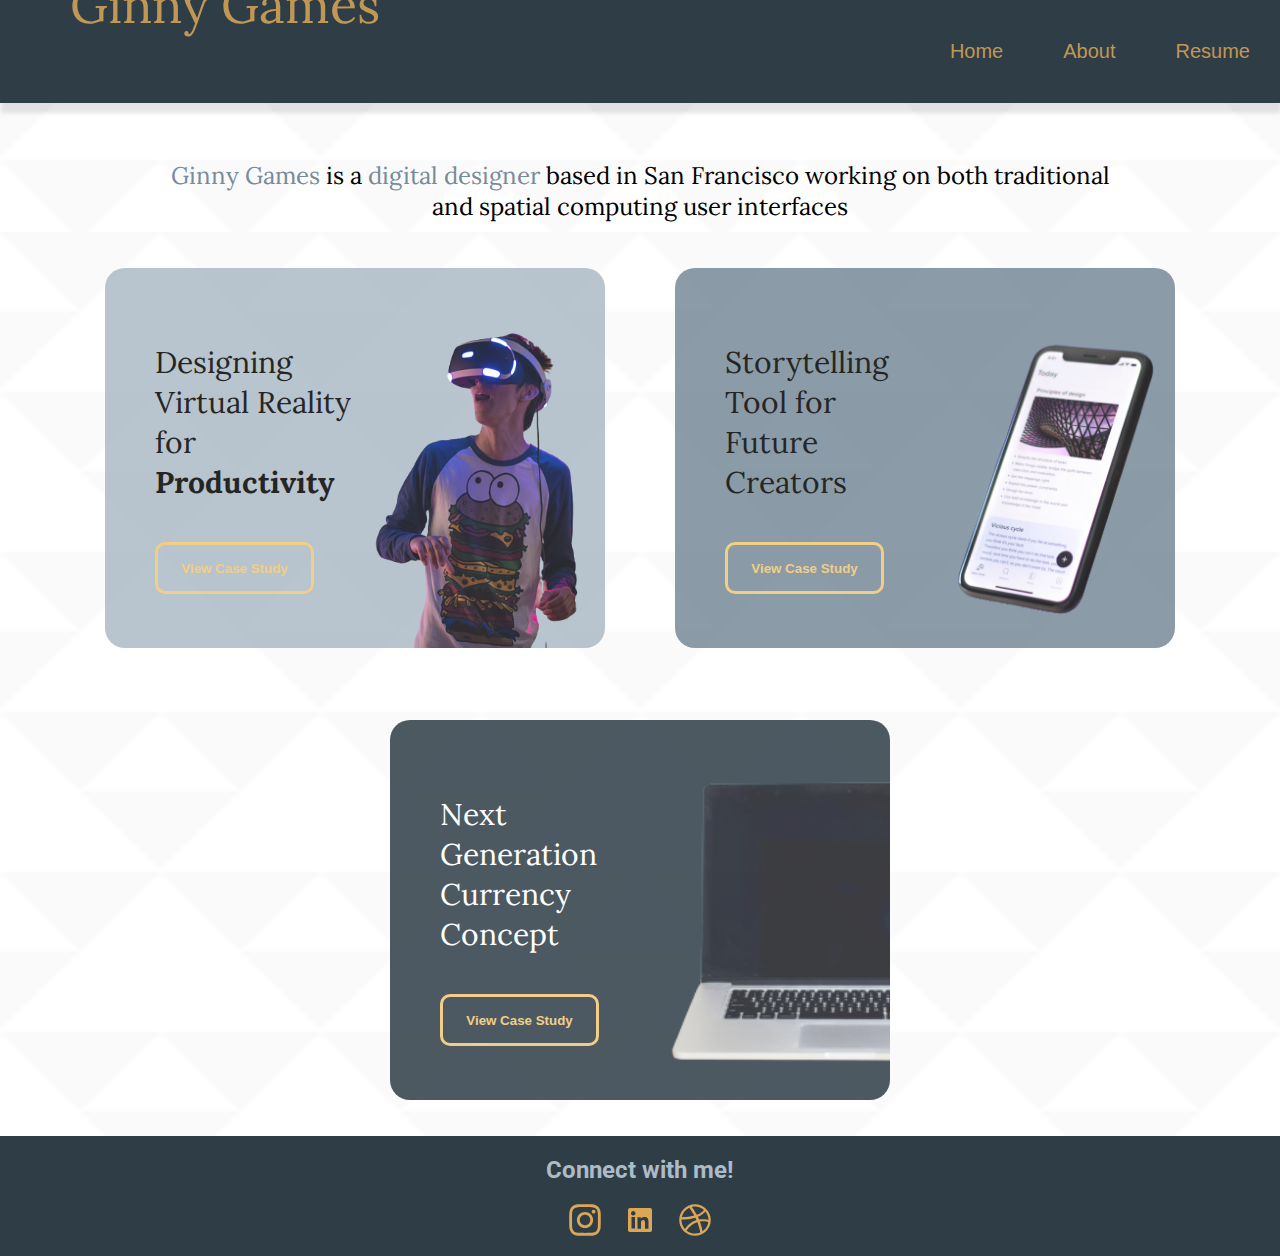
==== index.html @ 93534a64 "Merge branch 'main' of https://github.com/Bolmey/TeamNova into main" ====
<!DOCTYPE html>
<html lang="en">

<head>
  <meta charset="UTF-8" />
  <meta http-equiv="X-UA-Compatible" content="IE=edge" />
  <meta name="viewport" content="width=device-width, initial-scale=1.0" />
  <title>Ginny - Home</title>
  <link rel="stylesheet" href="./style.css" />
  <link rel="preconnect" href="https://fonts.gstatic.com">
  <link
    href="https://fonts.googleapis.com/css2?family=Lora:wght@500;600&family=Roboto:ital,wght@0,400;0,700;1,400&display=swap"
    rel="stylesheet">
  <link rel="stylesheet" href="https://cdnjs.cloudflare.com/ajax/libs/font-awesome/4.7.0/css/font-awesome.min.css">
</head>

<body>
  <header class="header">
    <a href="" class="logo middle focus">Ginny Games</a>
    <input class="menu-btn" type="checkbox" id="menu-btn" />
    <label class="menu-icon" for="menu-btn"><span class="navicon"></span></label>
    <ul class="menu">
      <li class="middle focus"><a href="./resume.html">Resume</a></li>
      <li class="middle focus"><a href="./About.html">About</a></li>
      <li class="middle focus"><a href="./index.html">Home</a></li>
    </ul>
  </header>
  <!-- <div class="load"><img id="rocket"
      src="https://i.pinimg.com/originals/bd/7c/95/bd7c9566f984f16a696a750711fcb8c0.png" />
  </div> -->

  <!-- <main class="container"> -->
  <!-- box containers -->
  <h1>
    <b>Ginny Games</b> is a <b>digital designer</b> based in San Francisco working on both traditional and spatial
    computing user
    interfaces
  </h1>

  <main class="container">
    <div class="top">
      <div class="box focus box1">
        <div class="wordformat">
          <p>Designing Virtual Reality for <strong class="hightlight">Productivity</strong> </p>
          <a href="./casestudy1.html"><button class='button' type="button">View Case Study</button></a>
        </div>
        <img class="image1" src="./resources/main-page-img1.png">
      </div>
      <div class="box reverse focus">
        <div class="wordformatPhone">
          <p id="papa">Storytelling Tool for Future Creators</p>
          <a href="./casestudy1.html"><button class='button' type="button">View Case Study</button></a>
        </div>
        <img class="reversePhone" src="./resources/main-page-mobile.png">
      </div>
    </div>
    <!-- Mac Container -->
    <div class="boxcomp focus">
      <div class="wordformatComp">
        <p id="compP">Next Generation Currency Concept</p>
        <a href="./casestudy1.html"><button class='button compButton' type="button">View Case Study</button></a>
      </div>
      <img class='mac' src="./resources/main-page-laptop.png">

    </div>
  </main>
  <!-- </main> -->
  <!-- Git Gud -->
  <footer>
    <div class='foot'>
      <h2>Connect with me!</h2>
      <div class="iconsPad">
        <img src="./resources/intagram-icon.svg">
        <img src="./resources/linkedin-icon.svg">
        <img src="./resources/dribbble-icon.svg">
      </div>
    </div>
  </footer>
</body>

</html>
---- style.css ----
body {
  background-image: url(./resources/main-page-bg.png);
  background-size: cover;
  margin: 0;
  padding: 0;
  min-height: 100vh;
  font-family: Helvetica, sans-serif;
}

.container{
  background: url(./resources/main-page-bg.png);
  background-size: cover;
  display: flex;
  flex-direction: column;
  justify-content: space-evenly;
}

.box{
  height: 350px;
  width: 100vw;
  background-color: gray;
  /* border: black solid 2px; */
  display: flex;
  /* justify-content: center; */
  align-items: center;
  overflow: hidden;
  
}

.box1{
  background-color:rgba(172, 187, 198, 1);
}


.boxcomp{
  height: 350px;
  width: 100vw;
  background-color: rgba(47, 61, 71, 1);
  display: flex;
  align-items: center;
  overflow: hidden;
}

.wordformatComp{
  color: white;
  display: flex;
  flex-direction: column;
  font-family: "Lora";
  margin-left: 30px;
}

.image1{
  height: 48vh;
  width: 80vw;
  margin-left: -50px;
  margin-top: 45px;
}



.mac{ 
  height: 50vh;
  width: 150vw;
  margin-left: -110px;
}

.wordformat{
  display: flex;
  flex-direction: column;
  margin: 30px 0 0 25px;
  font-family: "Lora";
}

.wordformatPhone{
  display: flex;
  flex-direction: column;
  margin: 30px 17px 0 0px;
  font-family: "Lora";
}



.reversePhone{
  transform: scalex(-1);
  height: 60vh;
  width: 80vw;
  margin-right: -50px;
  margin-top: 70px;
}

.reverse{
  display:flex;
  flex-direction: row-reverse;
  background-color:rgba(119, 139, 153, 1);
}

p{
  font-size:24px ;
}

.button{
  height: 52px;
  width: 159px;
}



footer{
  width: 100%;
  height: 120px;
  background-color: #2F3D47;
  display: flex;
  justify-content: center;
  margin-bottom: -15px;
}



a {
  color: #DBA757;
}

/*Social media Icons*/

.iconsPad{
  display: flex;
  justify-content: space-evenly;
  height: 32px;
}


/* header */

.header {
  box-shadow: 1px 10px 4px 0 rgba(0, 0, 0, 0.1);
  position: fixed;
  top: 0;
  width: 100%;
  z-index: 3;
  background-color: #2F3D47;
}

b{
  color:#778B99;
}

h1{
  margin: 11vh 0 0 0;
  padding: 10px;
  display: flex;
  justify-content: center;
  text-align: center;
  font-size: 24px;
  font-family: 'Lora';
  font-weight:lighter;
  display: inline-block;
}

.header ul {
  padding: 0;
  list-style: none;
  overflow: hidden;
  background-color: #2F3D47;
  font-size: 20px;
}

.header li a {
  display: block;
  padding: 20px 20px;
  text-decoration: none;
}

.header li a:hover,
.header .menu-btn:hover {
  background-color:white;
 
}

.header .logo {
  color:#DBA757 ;
  display: block;
  float: left;
  font-size: 2em;
  padding: 15px 20px;
  text-decoration: none;
  position: absolute;
}

.logo {
  font-size: 15px;
  display: flex;
  align-self: center;
}

/* menu */

.ul {
  display: flex;
  align-items: center;
  background-color: aqua;
}

.header .menu {
  clear: both;
  max-height: 0;
  transition: max-height 0.2s ease-out;
}

/* menu icon */

.header .menu-icon {
  cursor: pointer;
  display: inline-block;
  padding: 30px 20px 0 20px;
  position: relative;
  user-select: none;
  display: flex;
  justify-content: flex-end;
  
}

.header .menu-icon .navicon {
  background: #333;
  display: block;
  height: 2px;
  position: relative;
  transition: background 0.2s ease-out;
  width: 18px;
}

.header .menu-icon .navicon:before,
.header .menu-icon .navicon:after {
  background: #333;
  content: "";
  display: block;
  height: 100%;
  position: absolute;
  transition: all 0.2s ease-out;
  width: 100%;
}

.header .menu-icon .navicon:before {
  top: 5px;
}

.header .menu-icon .navicon:after {
  top: -5px;
}

/* menu btn */

.header .menu-btn {
  display: none;
}

.header .menu-btn:checked ~ .menu {
  max-height: 240px;
}

.header .menu-btn:checked ~ .menu-icon .navicon {
  background: transparent;
}

.header .menu-btn:checked ~ .menu-icon .navicon:before {
  transform: rotate(-45deg);
}

.header .menu-btn:checked ~ .menu-icon .navicon:after {
  transform: rotate(45deg);
}

.header .menu-btn:checked ~ .menu-icon:not(.steps) .navicon:before,
.header .menu-btn:checked ~ .menu-icon:not(.steps) .navicon:after {
  top: 0;
}





/* 48em = 768px */

@media only screen and (min-width: 500px) {
  body{
    display: flex;
    flex-direction: column;
    justify-content: center;
    align-items: center;
  }
  .container{
    width: 100vw;
    height: 904px;
    display: flex;
    align-items: center;
    justify-content: space-around;
    flex-direction: column;
  }

  .top{
    display: flex;
    flex-direction: row;
    align-content: center;
    justify-content: space-between;
  }

  .header li {
    float: right;
  }

  .header li a {
    display: block;
    padding: 20px 20px;
    /* border-right: 1px solid #f4f4f4; */
    text-decoration: none;
    transition: all .2s ease-in-out;
  }
  
  .header li a:hover,
  .header .menu-btn:hover {
    background-color: #2F3D47;
  }

  .focus {
    transition: all .3s ease-in-out;
  }

  .focus:hover {
    transform: scale(1.1);
  }

  .middle {
    position: relative;
    transition: all 0.3s ease-in-out;
  }

  .middle:after {
    content: '';
    position: absolute;
    width: 100%;
    transform: scaleX(0);
    height: 3px;
    bottom: 12px;
    left: 0;
    background-color: #ACBBC6;
    transform-origin: bottom center;
    transition: transform 0.25s ease-out;
  }

  .middle:hover:after {
    transform: scaleX(1);
    transform-origin: bottom center;
  }

  a.header .ul {
    font-size: 25px;
  }
  .header li a {
    padding: 20px 30px;
  }
  .header .menu {
    clear: left;
    float: right;
    max-height: none;
  }
  .header .menu-icon {
    display: none;
  }
  .header .logo {
    display: flex;
    justify-content: center;
    font-size: 50px;
    padding-top: 25px;
    margin-left: 50px;
    font-family: 'Lora';
  }

    /*desktop css*/
  
    /*title*/
    h1{
      width: 954px;
    margin-top: 150px;
    text-align: center;
  }

  p{
    width: 200px;
    height: 150px;
    font-size: 30px;
    line-height: 40px;
    margin-bottom: 50px;
  }

  /*Boxes*/

  .box{
    margin-top: 60px;
    height: 380px;
    width: 500px;
    border-radius: 20px;
    overflow: hidden;
    display: flex;
    flex-direction: row;
    margin: 0 35px;
  }

  .wordformat{
    margin-left: 50px;
    margin-top: -10px;
  }

  .wordformatPhone{
    margin: -10px 0 0 50px;
  }

  .reversePhone{
    transform: scalex(1);
    height: 600px;
    margin-left: -70px;
    margin-top: 40px;
    z-index: -10;
  }

  .reverse{
    display: flex;
    flex-direction: row;
  }

  .wordformatComp{
    margin-left: 50px;
    margin-top: -10px;
  }

  .mac{
      height: 550px;
      right: 180px;
      margin-right: 50px;
      margin-left: -200px;
      z-index: -10;
  }

  .image1{
    height: 450px;
    width: auto;
    margin-left: -50px;
    margin-top: 45px;
  }
  

  #compP{
    line-height: 40px;
  }

  .boxcomp{
    height: 380px;
    width: 500px;
    border-radius: 20px;
  }

  footer h2{
    font-family: "roboto";
    text-align: center;
    color:#ACBBC6;
  }


  }

  

header:not(.header) {
  background: blue;
}

.highlight {
  animation: unhighlight 1s;
}

.highlight:hover {
  animation: highlight 1s forwards;
}

@keyframes highlight {
  from {
    background-color: rgba(240, 32, 105, 0);
  }
  to {
    background-color: rgba(240, 32, 105, 0.727);
  }
}

@keyframes unhighlight {
  from {
    background-color: rgba(240, 32, 105, 0.645);
  }
  to {
    background-color: rgba(240, 32, 105, 0);
  }
}

.middle {
  position: relative;
  transition: all 0.3s ease-in-out;
  ;
}

.middle:after {
  content: '';
  position: absolute;
  width: 95%;
  transform: scaleX(0);
  height: 3px;
  bottom: 12px;
  left: 4px;
  background-color: #ACBBC6;
  transform-origin: bottom center;
  transition: transform 0.25s ease-out;
}

.middle:hover:after {
  transform: scaleX(1);
  transform-origin: bottom center;
}

.focus {
  transition: all .3s ease-in-out;
  opacity: 0.85;
}

.focus:hover {
  transform: scale(1.05);
  opacity: 1;
}

.fade {
  opacity: 0;
  animation: fade-out 0.5s ease-in-out forwards;
}

.fade:hover {
  animation: fade-in 0.5s ease-in-out forwards;
}

@keyframes fade-in{
  from {
    opacity: 0;
  }
  to {
    opacity: 1.0;
  }
}

@keyframes fade-out {
  from {
    opacity: 1.0;
  }
  to{
    opacity: 0;
  }
}

.load {
  display: flex;
  justify-content: center;
  align-items: center;
  height: 100vh;
  width: 100vw;
  background-color: darkgrey;
  animation: load-fade 4s ease-in-out forwards;
  position: fixed;
  z-index: 8;
  top: 0;
}

#rocket{
  width: 5vw;
  height: 10vh;
  position: relative;
  animation: take-off 1.4s ease-in-out infinite;
}

ul {
  list-style: none;
}

@keyframes take-off {
  0% {
    transform: rotate(0deg);
    opacity: 1.0;
    bottom: 0px;
  }
  20%{
    transform: rotate(370deg);
  }
  40% {
    transform: rotate(360deg);
  }
  60% {
    transform: scaleY(0.7);
    bottom: 0px;
    opacity: 1;
  }
  70%{
    transform: scaleY(1.1);
    opacity: 0.6;
  }
  90%{
    opacity: 0.2;
  }
  100%{
    bottom: 150px;
    opacity: 0;  
  }
}

@keyframes load-fade {
  0% {
    opacity: 1;
  }
  60%{
    opacity: 1;
  }
  90%{
    opacity: 0.99;
    z-index: 8;
  }
  100% {
    opacity: 0;
    display: none;
    z-index: -3;
  }
}

button{
  border-radius: 10px;
  background-color:transparent;
  font-weight: 550;
  transition: all 0.3s ease-in-out;
  border:3px solid #F0C674;
  color: #F0C674;
}


button:hover{
  transform: scale(1.1);
  background-color: #F0C674;
  color: #2F3D47;
  border: 1px solid #F0C674;
  cursor: pointer;
}

button:after {
  content: '';
  position: absolute;
  display: block;
  top: 0;
  left: 50%;
  -webkit-transform: translateX(-50%);
          transform: translateX(-50%);
  width: 0;
  height: 100%;
  background: #F0C674;
  z-index: -1;
  -webkit-transition: width 150ms ease-in-out;
  transition: width 150ms ease-in-out;
  border-radius: 10px;
}

button:hover::after {
  width: 100%;
}
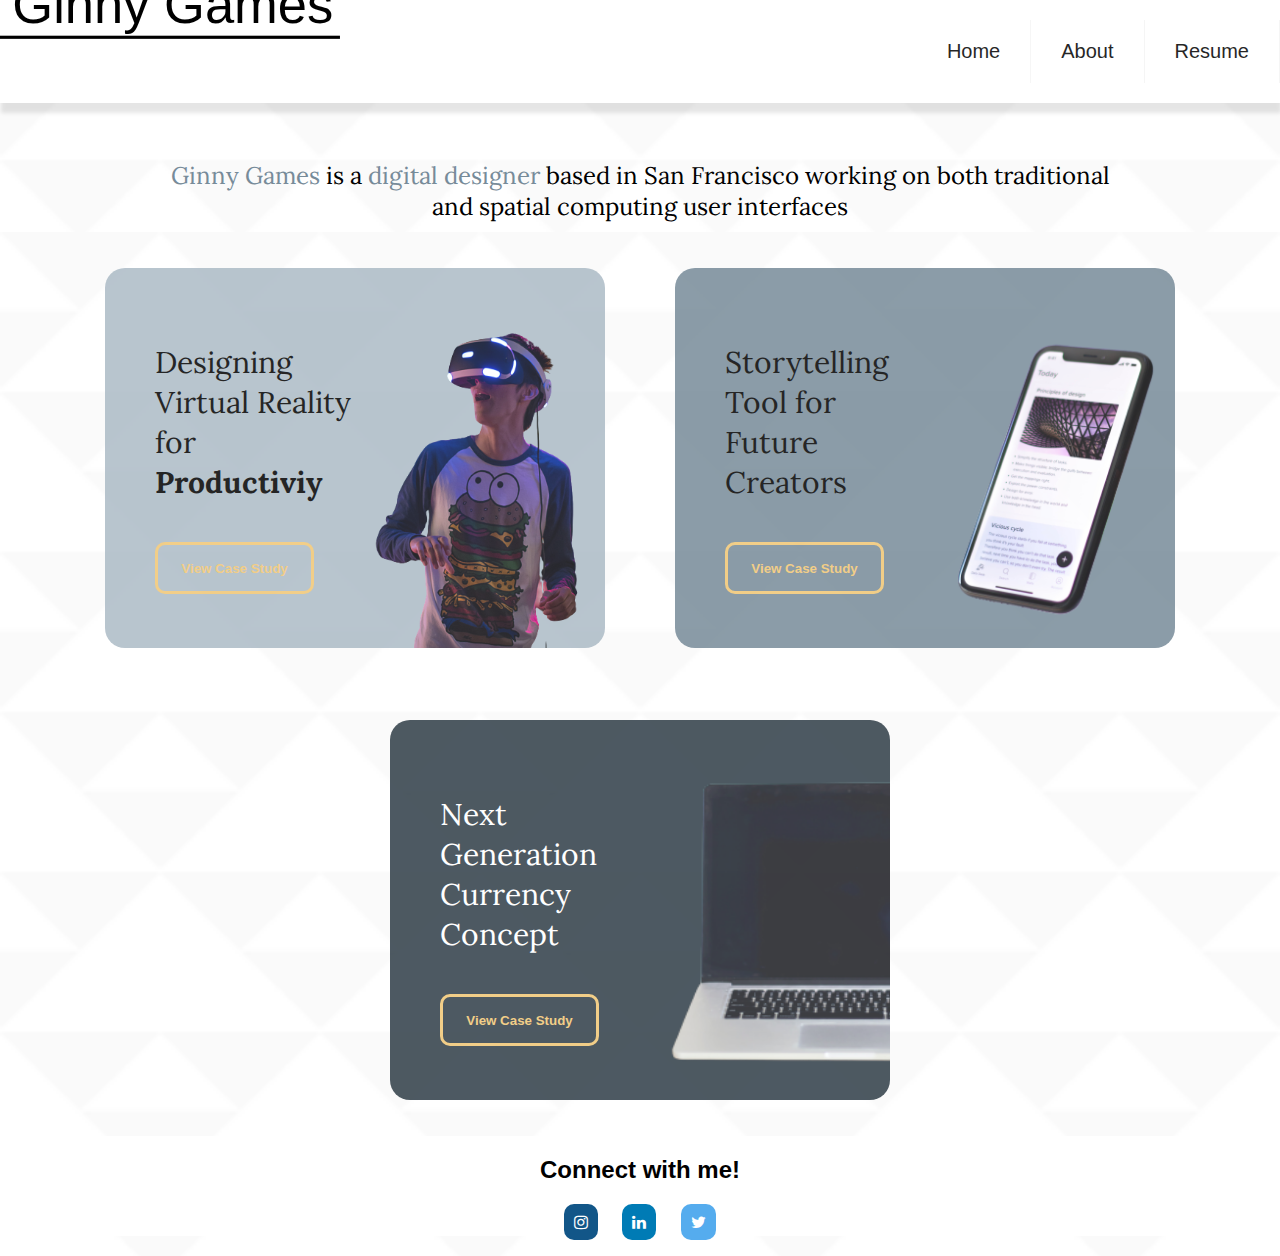
==== commit 38c264f9: "Updated colors/font, pic sizing, book spacing" ====
--- a/index.html
+++ b/index.html
@@ -41,7 +41,7 @@
     <div class="top">
       <div class="box focus box1">
         <div class="wordformat">
-          <p>Designing Virtual Reality for <strong class="hightlight">Productivity</strong> </p>
+          <p>Designing Virtual Reality for <strong class="hightlight">Productiviy</strong> </p>
           <a href="./casestudy1.html"><button class='button' type="button">View Case Study</button></a>
         </div>
         <img class="image1" src="./resources/main-page-img1.png">
@@ -70,9 +70,9 @@
     <div class='foot'>
       <h2>Connect with me!</h2>
       <div class="iconsPad">
-        <img src="./resources/intagram-icon.svg">
-        <img src="./resources/linkedin-icon.svg">
-        <img src="./resources/dribbble-icon.svg">
+        <a href="#" class="fa fa-instagram"></a>
+        <a href="#" class="fa fa-linkedin"></a>
+        <a href="#" class="fa fa-twitter"></a>
       </div>
     </div>
   </footer>
--- a/style.css
+++ b/style.css
@@ -103,21 +103,19 @@
   width: 159px;
 }
 
-
-
 footer{
   width: 100%;
-  height: 120px;
-  background-color: #2F3D47;
+  height: 100px;
+  background-color: white;
   display: flex;
   justify-content: center;
-  margin-bottom: -15px;
+  margin-bottom: 20px;
 }
 
 
 
 a {
-  color: #DBA757;
+  color: #000;
 }
 
 /*Social media Icons*/
@@ -125,9 +123,33 @@
 .iconsPad{
   display: flex;
   justify-content: space-evenly;
-  height: 32px;
-}
-
+}
+
+.fa{
+  padding: 10px;
+  font-size: 50px;
+ 
+  text-align: center;
+  text-decoration: none;
+}
+
+.fa-linkedin {
+  background: #007bb5;
+  color: white;
+  border-radius: 10px;
+}
+
+.fa-twitter {
+  background: #55ACEE;
+  color: white;
+  border-radius: 10px;
+}
+
+.fa-instagram {
+  background: #125688;
+  color: white;
+  border-radius: 10px;
+}
 
 /* header */
 
@@ -137,7 +159,7 @@
   top: 0;
   width: 100%;
   z-index: 3;
-  background-color: #2F3D47;
+  background-color: white;
 }
 
 b{
@@ -160,13 +182,14 @@
   padding: 0;
   list-style: none;
   overflow: hidden;
-  background-color: #2F3D47;
+  background-color: #fff;
   font-size: 20px;
 }
 
 .header li a {
   display: block;
   padding: 20px 20px;
+  border-right: 1px solid #f4f4f4;
   text-decoration: none;
 }
 
@@ -177,7 +200,6 @@
 }
 
 .header .logo {
-  color:#DBA757 ;
   display: block;
   float: left;
   font-size: 2em;
@@ -290,6 +312,7 @@
   .container{
     width: 100vw;
     height: 904px;
+    background-color: tomato;
     display: flex;
     align-items: center;
     justify-content: space-around;
@@ -310,14 +333,14 @@
   .header li a {
     display: block;
     padding: 20px 20px;
-    /* border-right: 1px solid #f4f4f4; */
+    border-right: 1px solid #f4f4f4;
     text-decoration: none;
     transition: all .2s ease-in-out;
   }
   
   .header li a:hover,
   .header .menu-btn:hover {
-    background-color: #2F3D47;
+    background-color: #f4f4f4;
   }
 
   .focus {
@@ -341,7 +364,7 @@
     height: 3px;
     bottom: 12px;
     left: 0;
-    background-color: #ACBBC6;
+    background-color: black;
     transform-origin: bottom center;
     transition: transform 0.25s ease-out;
   }
@@ -370,8 +393,6 @@
     justify-content: center;
     font-size: 50px;
     padding-top: 25px;
-    margin-left: 50px;
-    font-family: 'Lora';
   }
 
     /*desktop css*/
@@ -418,7 +439,6 @@
     height: 600px;
     margin-left: -70px;
     margin-top: 40px;
-    z-index: -10;
   }
 
   .reverse{
@@ -436,7 +456,6 @@
       right: 180px;
       margin-right: 50px;
       margin-left: -200px;
-      z-index: -10;
   }
 
   .image1{
@@ -457,12 +476,6 @@
     border-radius: 20px;
   }
 
-  footer h2{
-    font-family: "roboto";
-    text-align: center;
-    color:#ACBBC6;
-  }
-
 
   }
 
@@ -501,7 +514,6 @@
 .middle {
   position: relative;
   transition: all 0.3s ease-in-out;
-  ;
 }
 
 .middle:after {
@@ -512,7 +524,7 @@
   height: 3px;
   bottom: 12px;
   left: 4px;
-  background-color: #ACBBC6;
+  background-color: black;
   transform-origin: bottom center;
   transition: transform 0.25s ease-out;
 }
@@ -644,8 +656,8 @@
 button:hover{
   transform: scale(1.1);
   background-color: #F0C674;
-  color: #2F3D47;
-  border: 1px solid #F0C674;
+  color: white;
+  border: 1px solid white;
   cursor: pointer;
 }
 
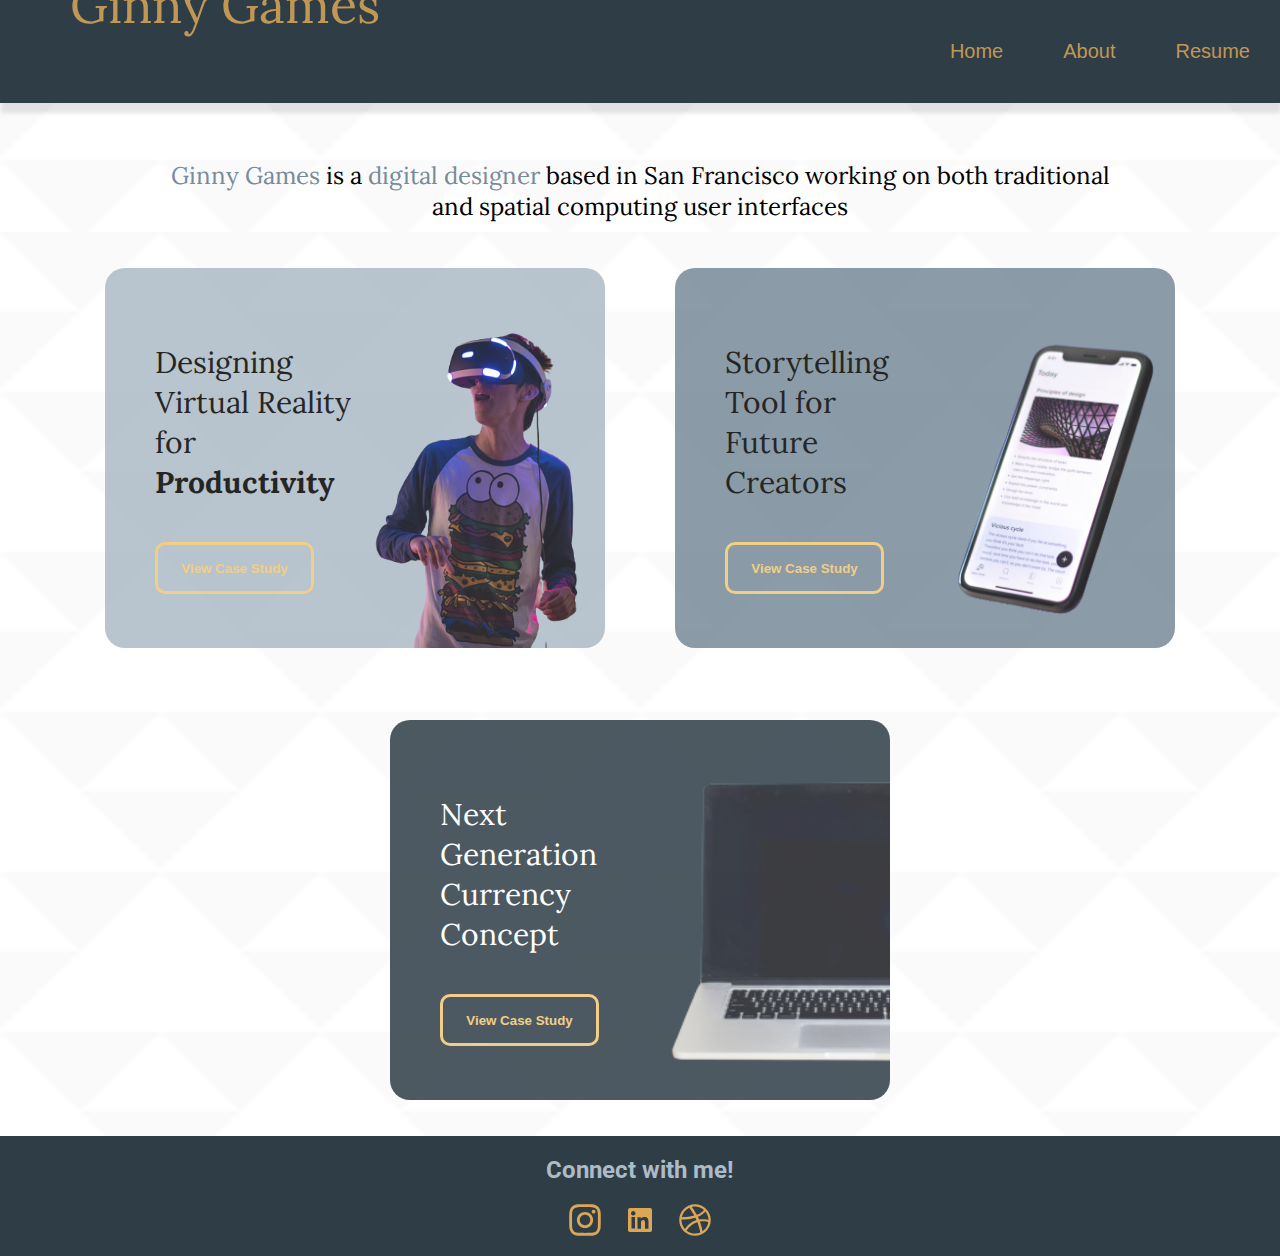
==== commit a222a046: "Updated colors/font, pic sizing, book spacing" ====
--- a/index.html
+++ b/index.html
@@ -41,7 +41,7 @@
     <div class="top">
       <div class="box focus box1">
         <div class="wordformat">
-          <p>Designing Virtual Reality for <strong class="hightlight">Productiviy</strong> </p>
+          <p>Designing Virtual Reality for <strong class="hightlight">Productivity</strong> </p>
           <a href="./casestudy1.html"><button class='button' type="button">View Case Study</button></a>
         </div>
         <img class="image1" src="./resources/main-page-img1.png">
@@ -70,9 +70,9 @@
     <div class='foot'>
       <h2>Connect with me!</h2>
       <div class="iconsPad">
-        <a href="#" class="fa fa-instagram"></a>
-        <a href="#" class="fa fa-linkedin"></a>
-        <a href="#" class="fa fa-twitter"></a>
+        <img src="./resources/intagram-icon.svg">
+        <img src="./resources/linkedin-icon.svg">
+        <img src="./resources/dribbble-icon.svg">
       </div>
     </div>
   </footer>
--- a/style.css
+++ b/style.css
@@ -103,19 +103,21 @@
   width: 159px;
 }
 
+
+
 footer{
   width: 100%;
-  height: 100px;
-  background-color: white;
+  height: 120px;
+  background-color: #2F3D47;
   display: flex;
   justify-content: center;
-  margin-bottom: 20px;
+  margin-bottom: -15px;
 }
 
 
 
 a {
-  color: #000;
+  color: #DBA757;
 }
 
 /*Social media Icons*/
@@ -123,33 +125,9 @@
 .iconsPad{
   display: flex;
   justify-content: space-evenly;
-}
-
-.fa{
-  padding: 10px;
-  font-size: 50px;
- 
-  text-align: center;
-  text-decoration: none;
-}
-
-.fa-linkedin {
-  background: #007bb5;
-  color: white;
-  border-radius: 10px;
-}
-
-.fa-twitter {
-  background: #55ACEE;
-  color: white;
-  border-radius: 10px;
-}
-
-.fa-instagram {
-  background: #125688;
-  color: white;
-  border-radius: 10px;
-}
+  height: 32px;
+}
+
 
 /* header */
 
@@ -159,7 +137,7 @@
   top: 0;
   width: 100%;
   z-index: 3;
-  background-color: white;
+  background-color: #2F3D47;
 }
 
 b{
@@ -182,14 +160,13 @@
   padding: 0;
   list-style: none;
   overflow: hidden;
-  background-color: #fff;
+  background-color: #2F3D47;
   font-size: 20px;
 }
 
 .header li a {
   display: block;
   padding: 20px 20px;
-  border-right: 1px solid #f4f4f4;
   text-decoration: none;
 }
 
@@ -200,6 +177,7 @@
 }
 
 .header .logo {
+  color:#DBA757 ;
   display: block;
   float: left;
   font-size: 2em;
@@ -312,7 +290,6 @@
   .container{
     width: 100vw;
     height: 904px;
-    background-color: tomato;
     display: flex;
     align-items: center;
     justify-content: space-around;
@@ -333,14 +310,14 @@
   .header li a {
     display: block;
     padding: 20px 20px;
-    border-right: 1px solid #f4f4f4;
+    /* border-right: 1px solid #f4f4f4; */
     text-decoration: none;
     transition: all .2s ease-in-out;
   }
   
   .header li a:hover,
   .header .menu-btn:hover {
-    background-color: #f4f4f4;
+    background-color: #2F3D47;
   }
 
   .focus {
@@ -364,7 +341,7 @@
     height: 3px;
     bottom: 12px;
     left: 0;
-    background-color: black;
+    background-color: #ACBBC6;
     transform-origin: bottom center;
     transition: transform 0.25s ease-out;
   }
@@ -393,6 +370,8 @@
     justify-content: center;
     font-size: 50px;
     padding-top: 25px;
+    margin-left: 50px;
+    font-family: 'Lora';
   }
 
     /*desktop css*/
@@ -439,6 +418,7 @@
     height: 600px;
     margin-left: -70px;
     margin-top: 40px;
+    z-index: -10;
   }
 
   .reverse{
@@ -456,6 +436,7 @@
       right: 180px;
       margin-right: 50px;
       margin-left: -200px;
+      z-index: -10;
   }
 
   .image1{
@@ -476,6 +457,12 @@
     border-radius: 20px;
   }
 
+  footer h2{
+    font-family: "roboto";
+    text-align: center;
+    color:#ACBBC6;
+  }
+
 
   }
 
@@ -514,6 +501,7 @@
 .middle {
   position: relative;
   transition: all 0.3s ease-in-out;
+  ;
 }
 
 .middle:after {
@@ -524,7 +512,7 @@
   height: 3px;
   bottom: 12px;
   left: 4px;
-  background-color: black;
+  background-color: #ACBBC6;
   transform-origin: bottom center;
   transition: transform 0.25s ease-out;
 }
@@ -656,8 +644,8 @@
 button:hover{
   transform: scale(1.1);
   background-color: #F0C674;
-  color: white;
-  border: 1px solid white;
+  color: #2F3D47;
+  border: 1px solid #F0C674;
   cursor: pointer;
 }
 
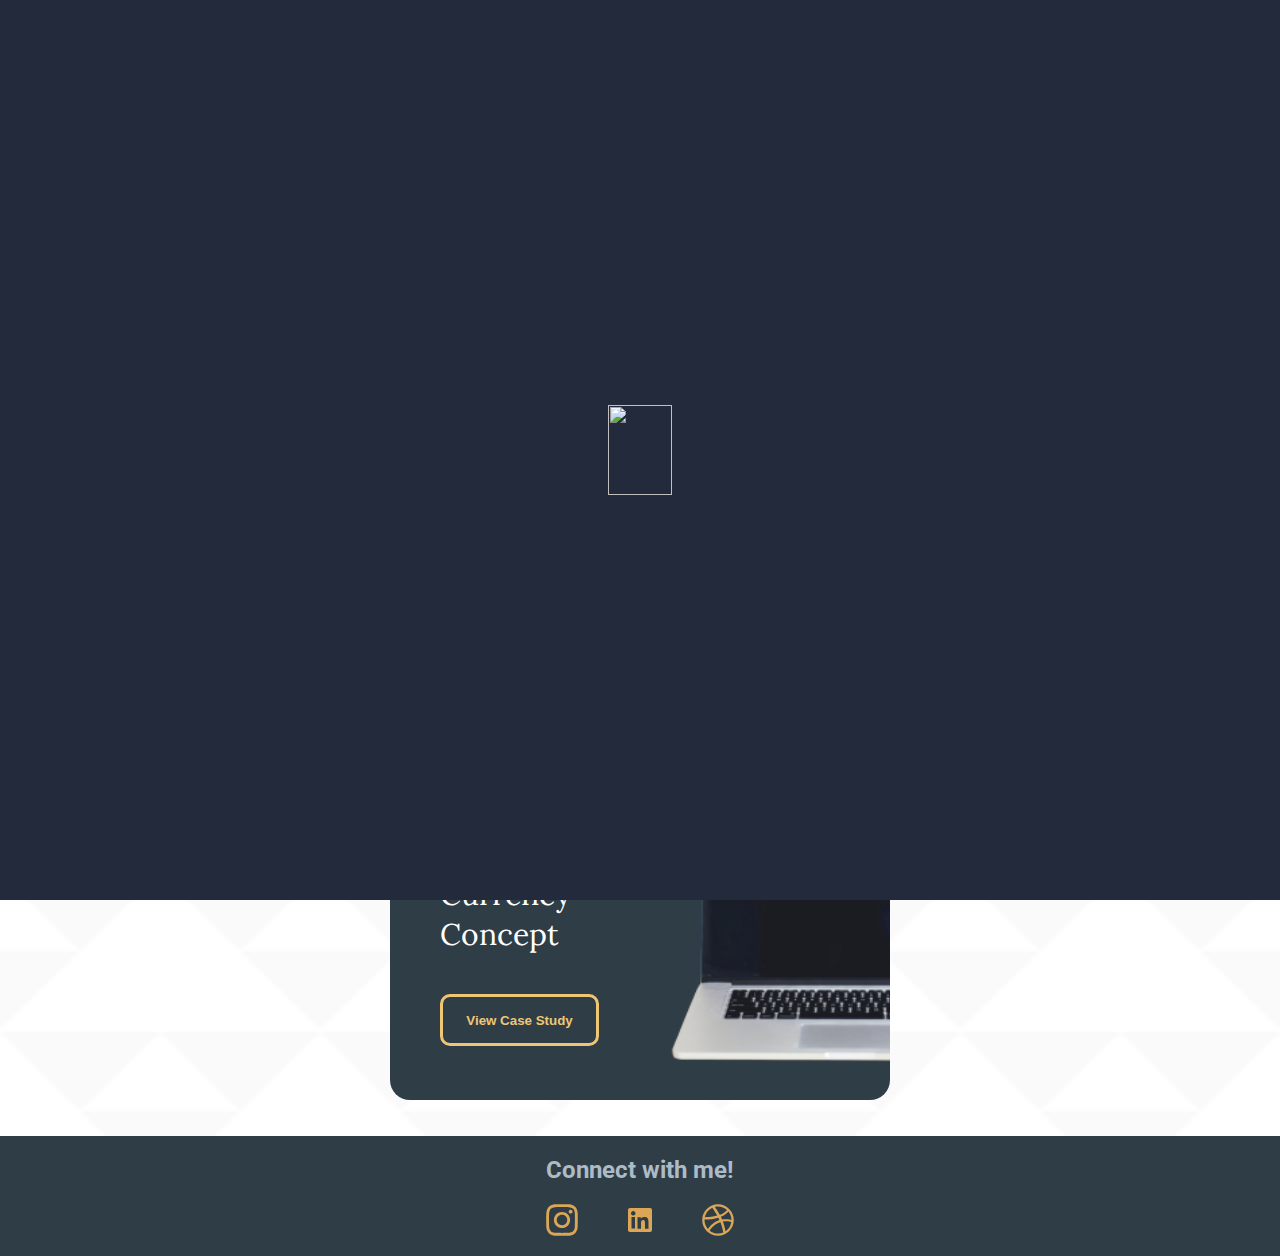
==== commit 419e619a: "Update index.html" ====
--- a/index.html
+++ b/index.html
@@ -25,9 +25,9 @@
       <li class="middle focus"><a href="./index.html">Home</a></li>
     </ul>
   </header>
-  <!-- <div class="load"><img id="rocket"
+  <div class="load"><img id="rocket"
       src="https://i.pinimg.com/originals/bd/7c/95/bd7c9566f984f16a696a750711fcb8c0.png" />
-  </div> -->
+  </div>
 
   <!-- <main class="container"> -->
   <!-- box containers -->
@@ -78,4 +78,4 @@
   </footer>
 </body>
 
-</html>+</html>
--- a/style.css
+++ b/style.css
@@ -39,6 +39,7 @@
   display: flex;
   align-items: center;
   overflow: hidden;
+  z-index: 1;
 }
 
 .wordformatComp{
@@ -56,12 +57,16 @@
   margin-top: 45px;
 }
 
+.compButton{
+  z-index: 3;
+}
 
 
 .mac{ 
   height: 50vh;
   width: 150vw;
   margin-left: -110px;
+  z-index: -3;
 }
 
 .wordformat{
@@ -108,12 +113,17 @@
 footer{
   width: 100%;
   height: 120px;
-  background-color: #2F3D47;
+  background-color: white;
   display: flex;
   justify-content: center;
   margin-bottom: -15px;
 }
 
+footer h2{
+  display: flex;
+  justify-content: center;
+}
+
 
 
 a {
@@ -124,7 +134,7 @@
 
 .iconsPad{
   display: flex;
-  justify-content: space-evenly;
+  justify-content: space-between;
   height: 32px;
 }
 
@@ -418,12 +428,13 @@
     height: 600px;
     margin-left: -70px;
     margin-top: 40px;
-    z-index: -10;
+    z-index: -3;
   }
 
   .reverse{
     display: flex;
     flex-direction: row;
+    z-index: 0;
   }
 
   .wordformatComp{
@@ -436,7 +447,7 @@
       right: 180px;
       margin-right: 50px;
       margin-left: -200px;
-      z-index: -10;
+      z-index: -1;
   }
 
   .image1{
@@ -455,6 +466,7 @@
     height: 380px;
     width: 500px;
     border-radius: 20px;
+    z-index: 1;
   }
 
   footer h2{
@@ -463,6 +475,9 @@
     color:#ACBBC6;
   }
 
+  footer{
+    background-color: #2F3D47;
+  }
 
   }
 
@@ -524,12 +539,10 @@
 
 .focus {
   transition: all .3s ease-in-out;
-  opacity: 0.85;
 }
 
 .focus:hover {
   transform: scale(1.05);
-  opacity: 1;
 }
 
 .fade {
@@ -565,7 +578,7 @@
   align-items: center;
   height: 100vh;
   width: 100vw;
-  background-color: darkgrey;
+  background-color: #232A3C;
   animation: load-fade 4s ease-in-out forwards;
   position: fixed;
   z-index: 8;
@@ -638,6 +651,7 @@
   transition: all 0.3s ease-in-out;
   border:3px solid #F0C674;
   color: #F0C674;
+  z-index: 3;
 }
 
 
@@ -668,4 +682,4 @@
 
 button:hover::after {
   width: 100%;
-}+}
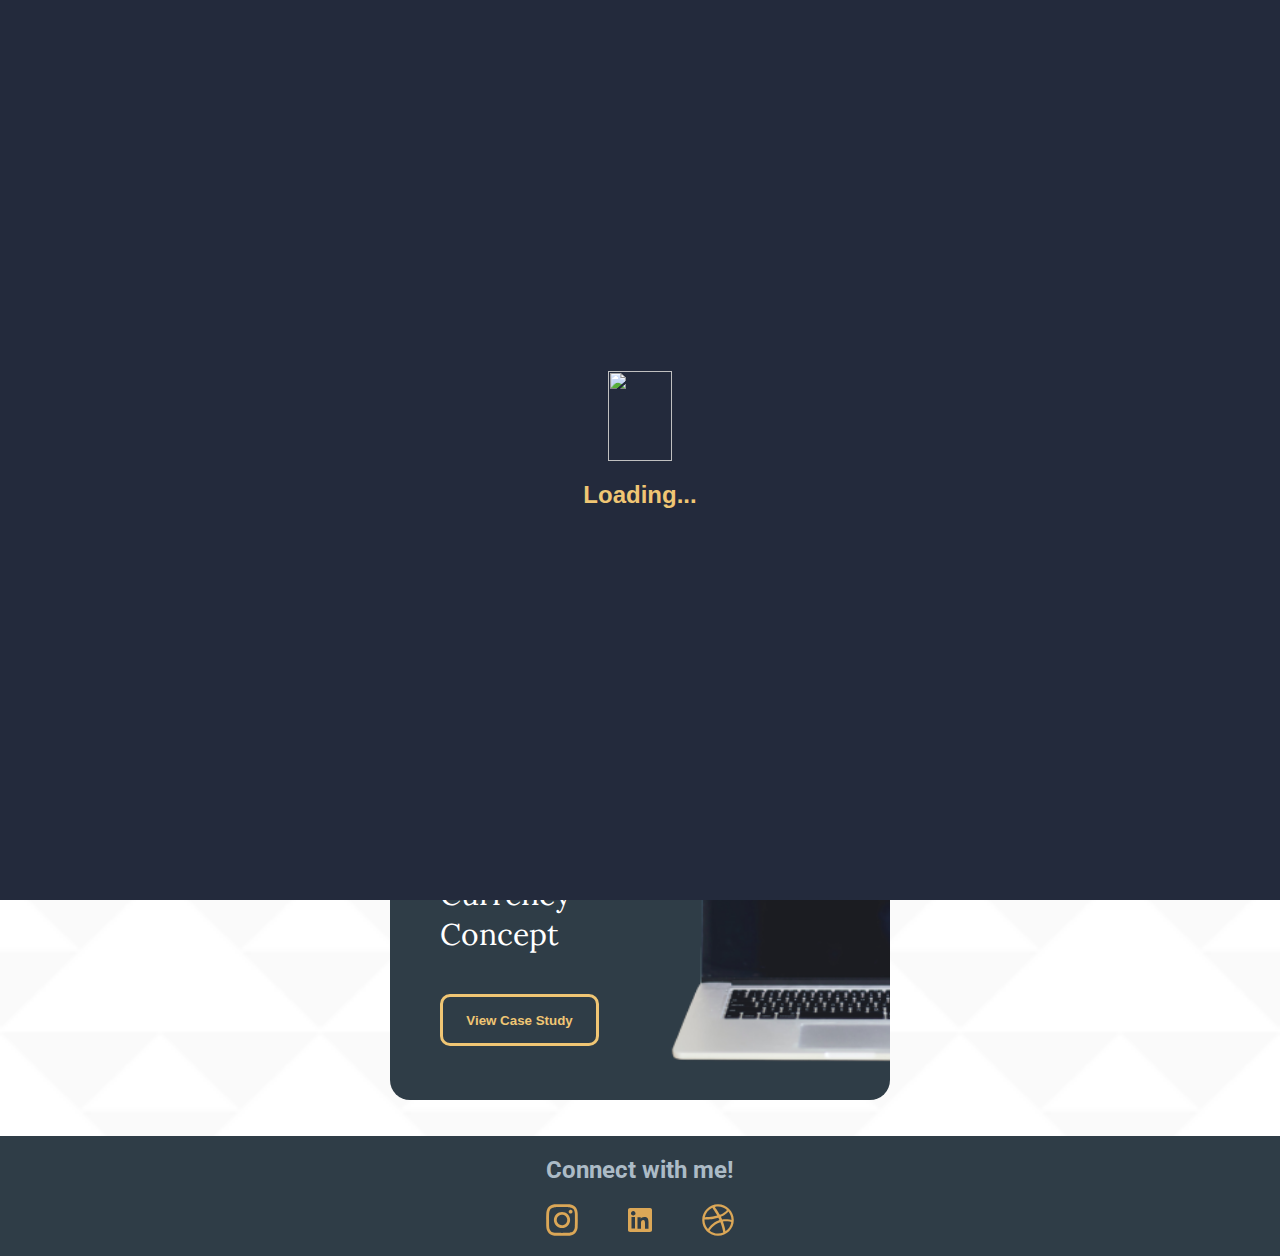
==== commit 5b54f283: "h2 resize" ====
--- a/index.html
+++ b/index.html
@@ -25,8 +25,9 @@
       <li class="middle focus"><a href="./index.html">Home</a></li>
     </ul>
   </header>
-  <div class="load"><img id="rocket"
-      src="https://i.pinimg.com/originals/bd/7c/95/bd7c9566f984f16a696a750711fcb8c0.png" />
+  <div class="load">
+    <img class="rocket"src="https://i.pinimg.com/originals/bd/7c/95/bd7c9566f984f16a696a750711fcb8c0.png" />
+    <h2>Loading...</h2>
   </div>
 
   <!-- <main class="container"> -->
--- a/style.css
+++ b/style.css
@@ -3,8 +3,16 @@
   background-size: cover;
   margin: 0;
   padding: 0;
+  max-width: 100vw;
   min-height: 100vh;
   font-family: Helvetica, sans-serif;
+}
+
+.rocket{
+  width: 15vw;
+  height: 10vh;
+  position: relative;
+  animation: take-off 1.4s ease-in-out infinite;
 }
 
 .container{
@@ -24,7 +32,6 @@
   /* justify-content: center; */
   align-items: center;
   overflow: hidden;
-  
 }
 
 .box1{
@@ -187,7 +194,7 @@
 }
 
 .header .logo {
-  color:#DBA757 ;
+  color:#f5f5f5 ;
   display: block;
   float: left;
   font-size: 2em;
@@ -204,6 +211,7 @@
 
 /* menu */
 
+
 .ul {
   display: flex;
   align-items: center;
@@ -230,17 +238,17 @@
 }
 
 .header .menu-icon .navicon {
-  background: #333;
+  background: #F0C674;
   display: block;
   height: 2px;
   position: relative;
   transition: background 0.2s ease-out;
-  width: 18px;
+  width: 40px;
 }
 
 .header .menu-icon .navicon:before,
 .header .menu-icon .navicon:after {
-  background: #333;
+  background: #F0C674;
   content: "";
   display: block;
   height: 100%;
@@ -290,7 +298,7 @@
 
 /* 48em = 768px */
 
-@media only screen and (min-width: 500px) {
+@media only screen and (min-width: 400px) {
   body{
     display: flex;
     flex-direction: column;
@@ -304,6 +312,14 @@
     align-items: center;
     justify-content: space-around;
     flex-direction: column;
+  }
+
+  .focus {
+    transition: all .3s ease-in-out;
+  }
+  
+  .focus:hover {
+    transform: scale(1.05);
   }
 
   .top{
@@ -479,8 +495,15 @@
     background-color: #2F3D47;
   }
 
-  }
-
+  .rocket{
+    width: 5vw;
+    height: 10vh;
+    position: relative;
+    animation: take-off 1.4s ease-in-out infinite;
+  }
+
+}
+  
   
 
 header:not(.header) {
@@ -537,14 +560,6 @@
   transform-origin: bottom center;
 }
 
-.focus {
-  transition: all .3s ease-in-out;
-}
-
-.focus:hover {
-  transform: scale(1.05);
-}
-
 .fade {
   opacity: 0;
   animation: fade-out 0.5s ease-in-out forwards;
@@ -576,6 +591,7 @@
   display: flex;
   justify-content: center;
   align-items: center;
+  flex-direction: column;
   height: 100vh;
   width: 100vw;
   background-color: #232A3C;
@@ -583,13 +599,7 @@
   position: fixed;
   z-index: 8;
   top: 0;
-}
-
-#rocket{
-  width: 5vw;
-  height: 10vh;
-  position: relative;
-  animation: take-off 1.4s ease-in-out infinite;
+  color:#F0C674
 }
 
 ul {
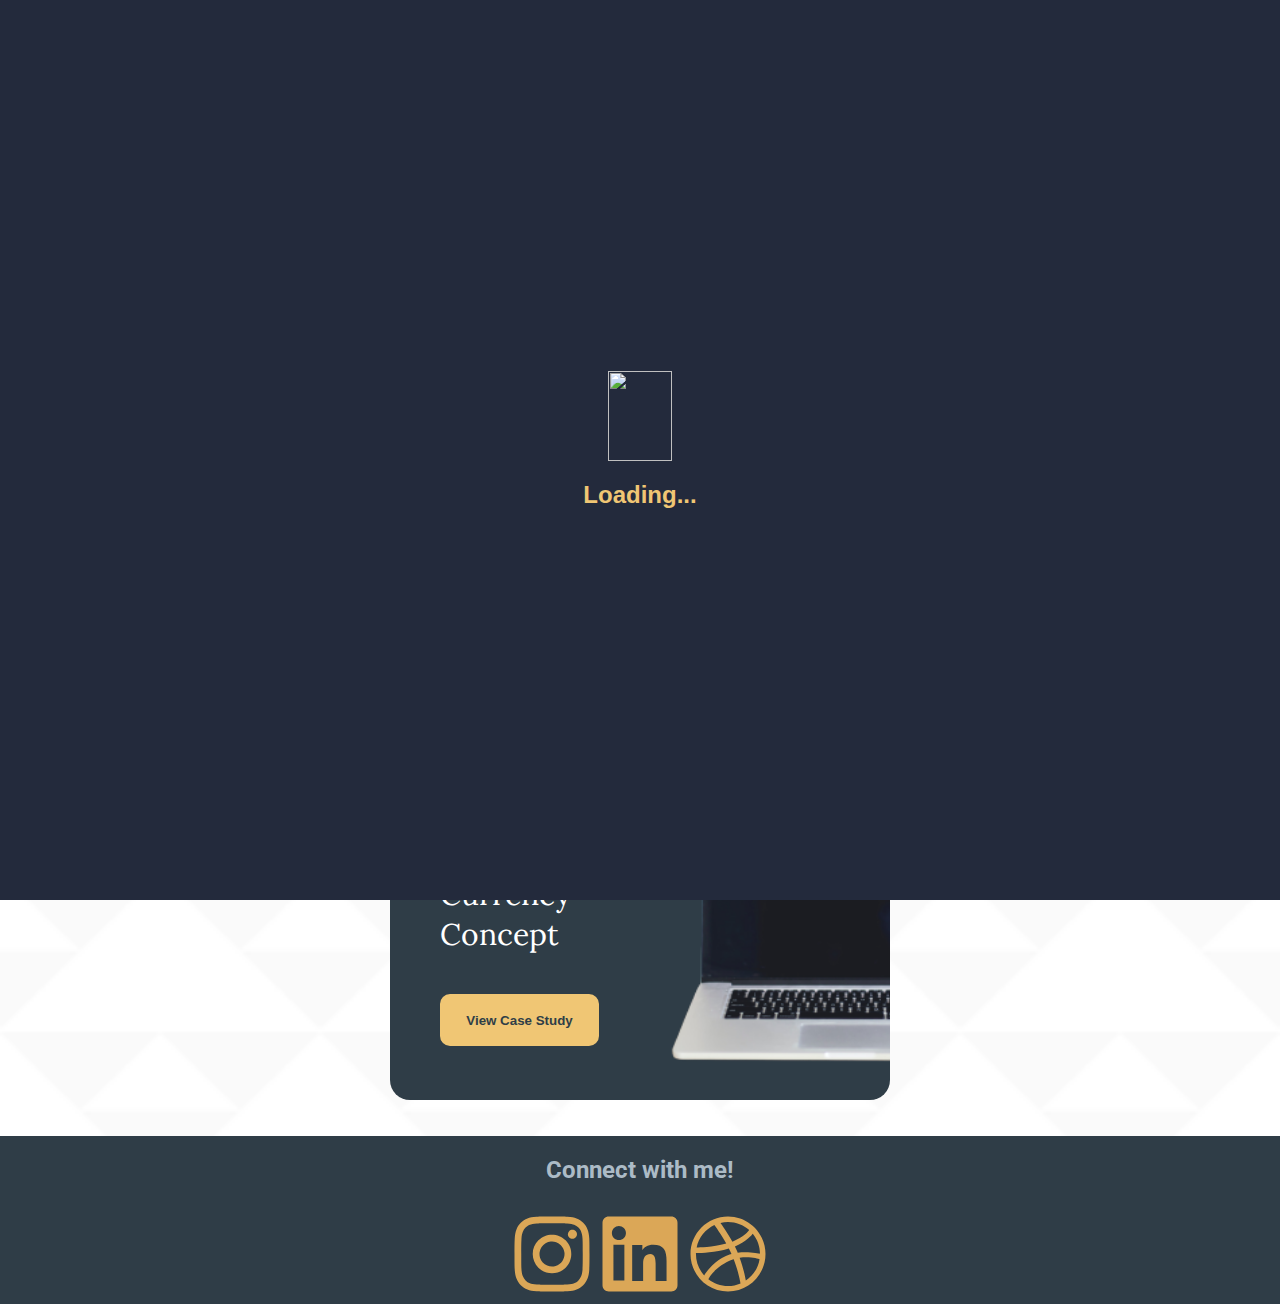
==== commit 7e82b71f: "chnages to homepage" ====
--- a/index.html
+++ b/index.html
@@ -26,7 +26,7 @@
     </ul>
   </header>
   <div class="load">
-    <img class="rocket"src="https://i.pinimg.com/originals/bd/7c/95/bd7c9566f984f16a696a750711fcb8c0.png" />
+    <img class="rocket" src="https://i.pinimg.com/originals/bd/7c/95/bd7c9566f984f16a696a750711fcb8c0.png" />
     <h2>Loading...</h2>
   </div>
 
@@ -79,4 +79,4 @@
   </footer>
 </body>
 
-</html>
+</html>--- a/style.css
+++ b/style.css
@@ -119,7 +119,6 @@
 
 footer{
   width: 100%;
-  height: 120px;
   background-color: white;
   display: flex;
   justify-content: center;
@@ -142,7 +141,7 @@
 .iconsPad{
   display: flex;
   justify-content: space-between;
-  height: 32px;
+  cursor: pointer;
 }
 
 
@@ -255,14 +254,17 @@
   position: absolute;
   transition: all 0.2s ease-out;
   width: 100%;
+  /* margin: 2px 0 2px 0; */
 }
 
 .header .menu-icon .navicon:before {
-  top: 5px;
+  margin-top: -10px;
+  /* top: 5px; */
 }
 
 .header .menu-icon .navicon:after {
-  top: -5px;
+  margin-top:10px ;
+  /* top: -5px; */
 }
 
 /* menu btn */
@@ -292,7 +294,10 @@
   top: 0;
 }
 
-
+.header .menu-btn:checked ~ .menu-icon .navicon:before,
+.header .menu-btn:checked ~ .menu-icon .navicon:after {
+  margin-top: 0;
+}
 
 
 
@@ -656,12 +661,13 @@
 
 button{
   border-radius: 10px;
-  background-color:transparent;
+  background-color:#F0C674;
   font-weight: 550;
   transition: all 0.3s ease-in-out;
   border:3px solid #F0C674;
   color: #F0C674;
   z-index: 3;
+  color: #2F3E47;
 }
 
 
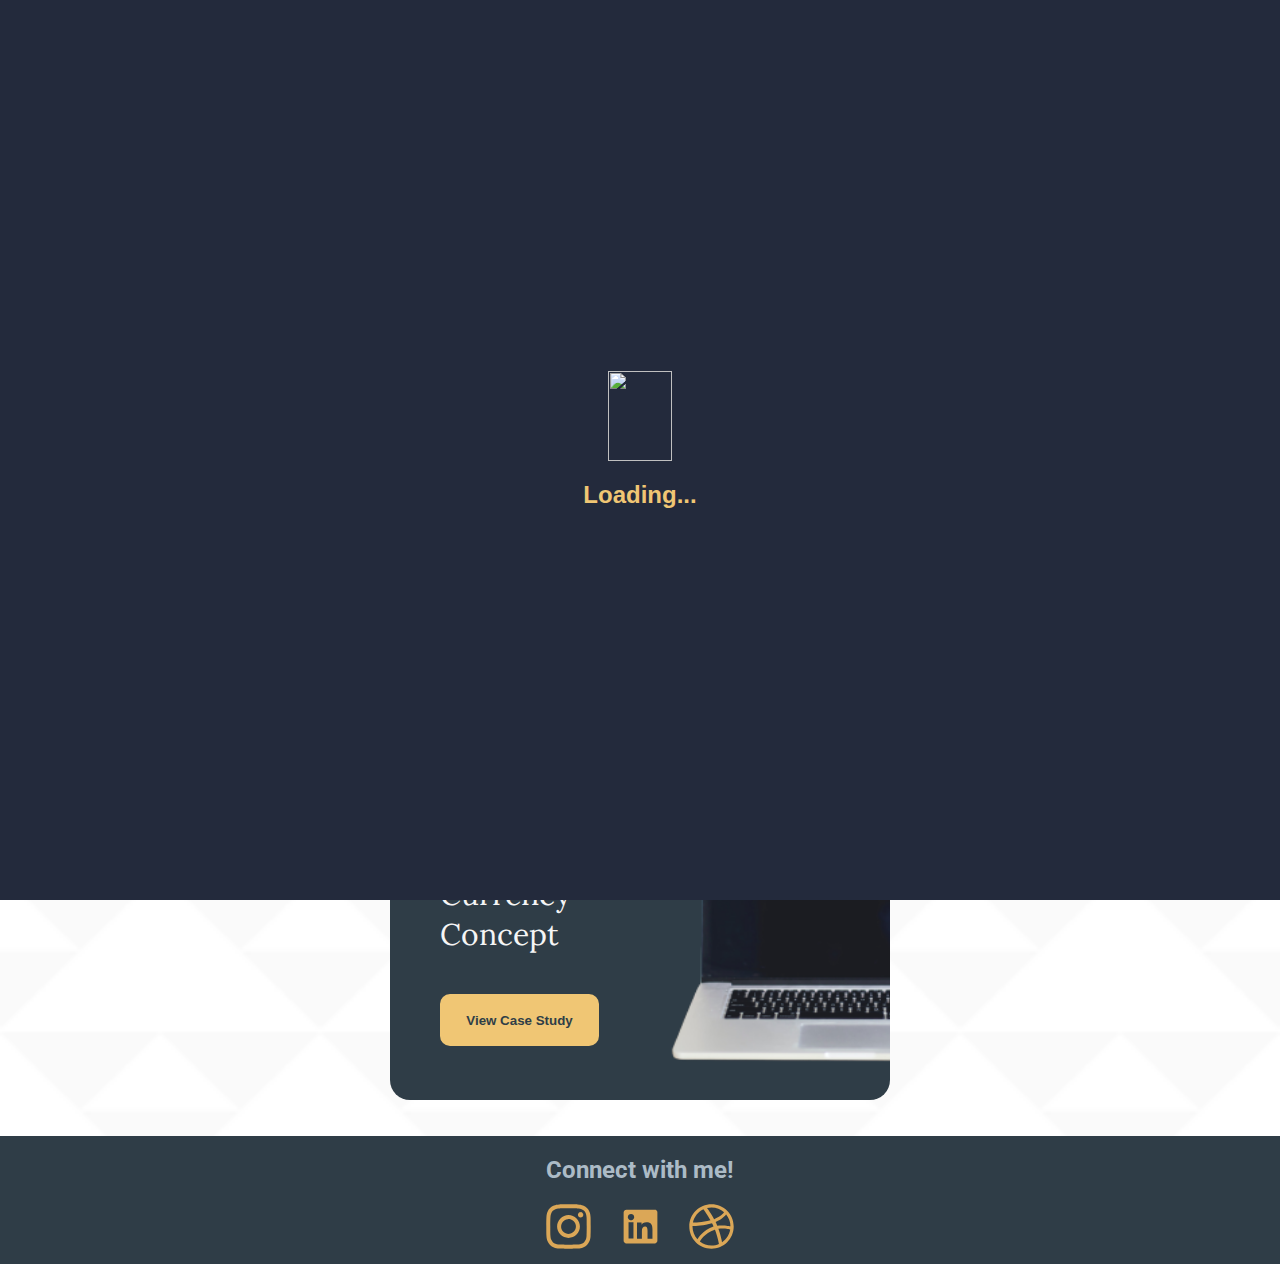
==== commit 640883d5: "Icon size" ====
--- a/index.html
+++ b/index.html
@@ -71,9 +71,9 @@
     <div class='foot'>
       <h2>Connect with me!</h2>
       <div class="iconsPad">
-        <img src="./resources/intagram-icon.svg">
-        <img src="./resources/linkedin-icon.svg">
-        <img src="./resources/dribbble-icon.svg">
+        <img class="sizeIMG" src="./resources/intagram-icon.svg">
+        <img class="sizeIMG" src="./resources/linkedin-icon.svg">
+        <img class="sizeIMG" src="./resources/dribbble-icon.svg">
       </div>
     </div>
   </footer>
--- a/style.css
+++ b/style.css
@@ -49,8 +49,13 @@
   z-index: 1;
 }
 
+.resume{
+  width: 100vw;
+  height: 60vh;
+}
+
 .wordformatComp{
-  color: white;
+  color: #F5F5F5;
   display: flex;
   flex-direction: column;
   font-family: "Lora";
@@ -116,6 +121,12 @@
 }
 
 
+.sizeIMG{
+  height: 45px;
+  width: 45px;
+  padding-bottom: 15px;
+}
+
 
 footer{
   width: 100%;
@@ -133,7 +144,7 @@
 
 
 a {
-  color: #DBA757;
+  color: #F5F5F5;
 }
 
 /*Social media Icons*/
@@ -188,7 +199,7 @@
 
 .header li a:hover,
 .header .menu-btn:hover {
-  background-color:white;
+  background-color: #F5F5F5;
  
 }
 
@@ -237,7 +248,7 @@
 }
 
 .header .menu-icon .navicon {
-  background: #F0C674;
+  background: #F5F5F5;
   display: block;
   height: 2px;
   position: relative;
@@ -247,7 +258,7 @@
 
 .header .menu-icon .navicon:before,
 .header .menu-icon .navicon:after {
-  background: #F0C674;
+  background: #F5F5F5;
   content: "";
   display: block;
   height: 100%;
@@ -303,7 +314,7 @@
 
 /* 48em = 768px */
 
-@media only screen and (min-width: 400px) {
+@media only screen and (min-width: 48em) {
   body{
     display: flex;
     flex-direction: column;
@@ -506,7 +517,10 @@
     position: relative;
     animation: take-off 1.4s ease-in-out infinite;
   }
-
+  .resume{
+    width: 60vw;
+    height: 75vh;
+  }
 }
   
   
@@ -698,4 +712,4 @@
 
 button:hover::after {
   width: 100%;
-}
+}